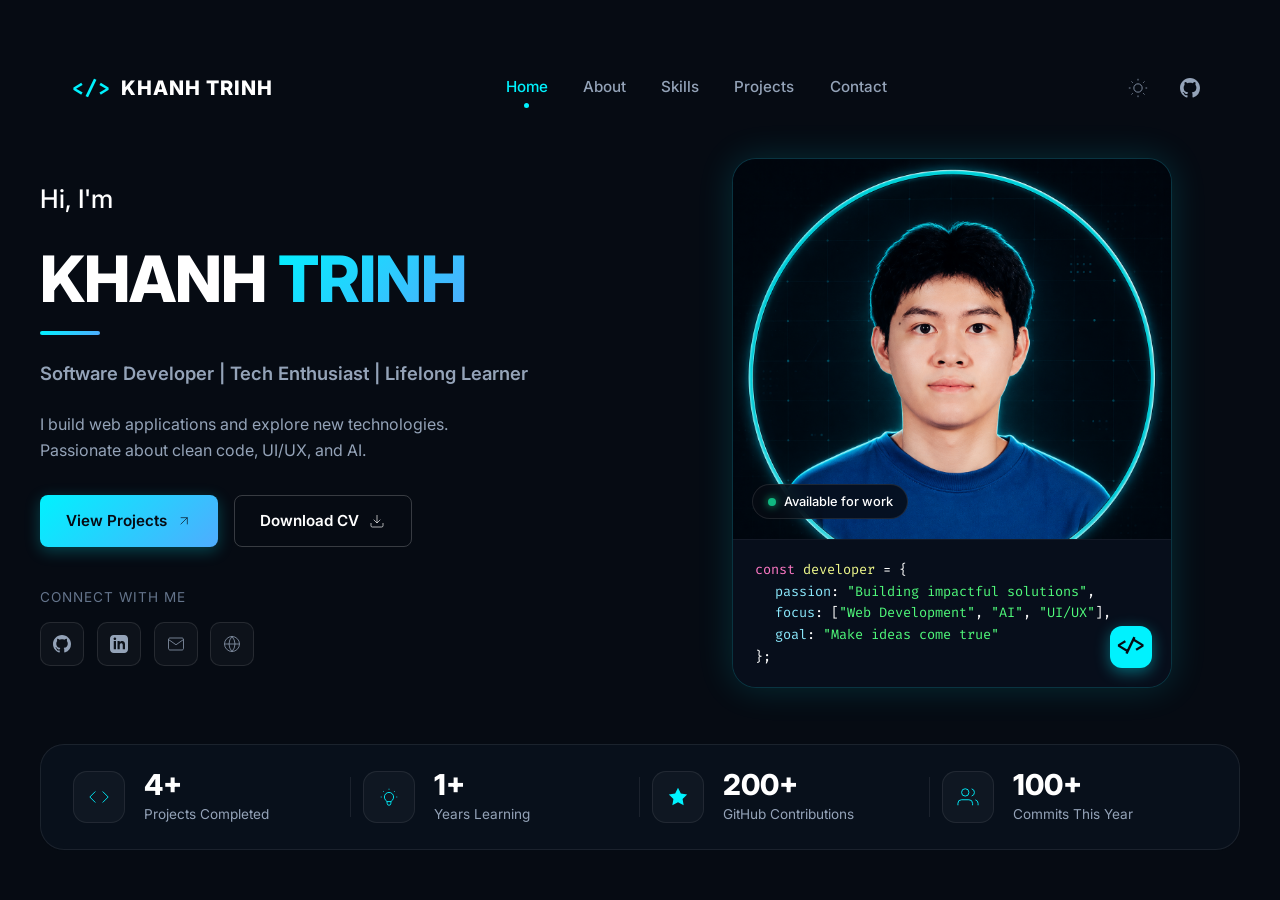
==== index.html @ 694c47f4 "Add Home UI component modules under home/ folder" ====
<!DOCTYPE html>
<html lang="en">
<head>
  <meta charset="UTF-8">
  <meta http-equiv="refresh" content="0; url=home/index.html">
  <title>Khanh Trinh - Software Developer</title>
  <script>window.location.href = "home/index.html";</script>
</head>
<body>
  <p>If you are not redirected automatically, follow this <a href="home/index.html">link to home</a>.</p>
</body>
</html>
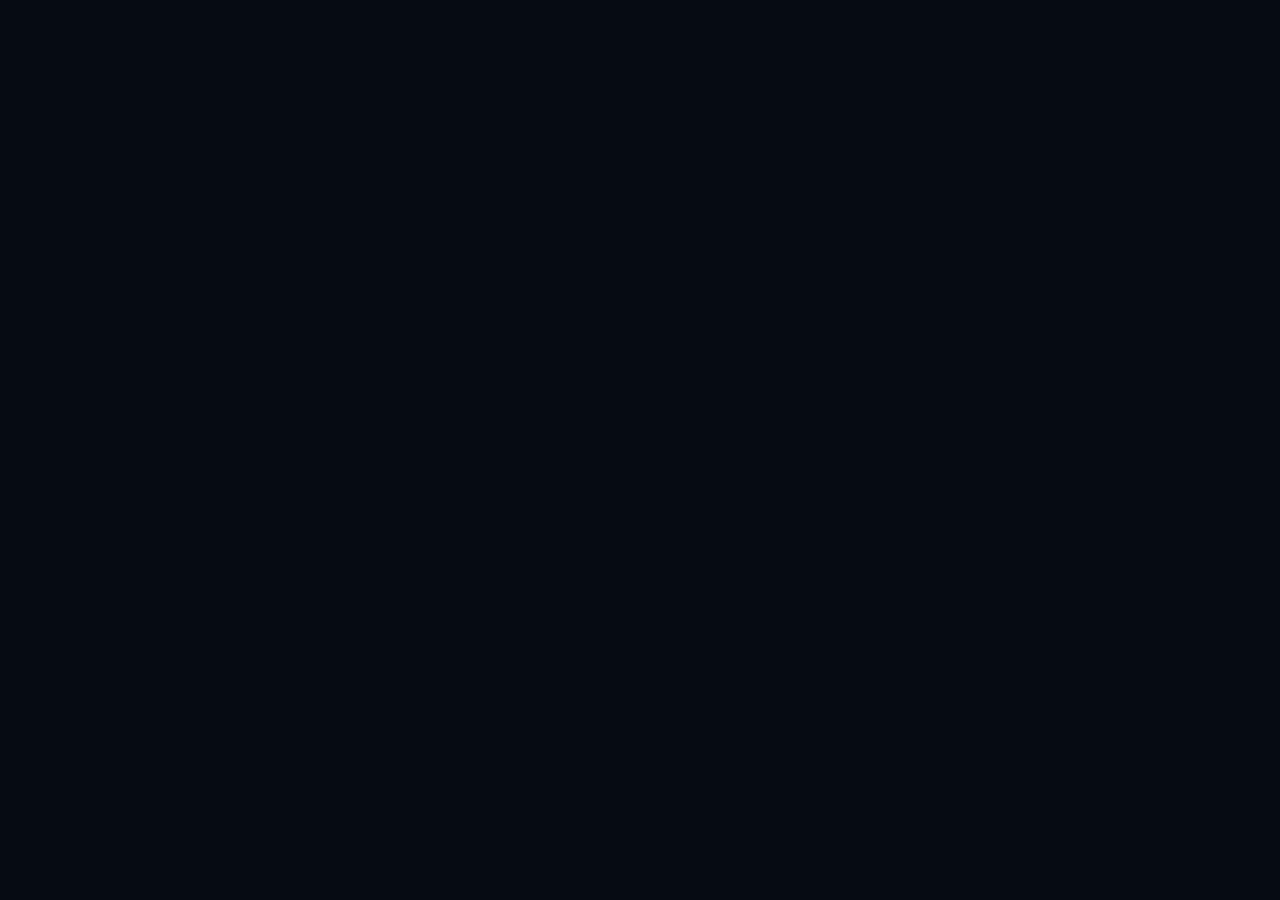
==== commit 33e497ff: "Fix 404 path resolutions in root index.html and home/index.html" ====
--- a/index.html
+++ b/index.html
@@ -2,11 +2,34 @@
 <html lang="en">
 <head>
   <meta charset="UTF-8">
-  <meta http-equiv="refresh" content="0; url=home/index.html">
-  <title>Khanh Trinh - Software Developer</title>
-  <script>window.location.href = "home/index.html";</script>
+  <meta name="viewport" content="width=device-width, initial-scale=1.0">
+  <title>Khanh Trinh - Software Developer Portfolio (React)</title>
+  <meta name="description" content="Personal portfolio of Khanh Trinh built with React. Software Developer, Tech Enthusiast, and Lifelong Learner.">
+  
+  <!-- CSS Design System Modules -->
+  <link rel="stylesheet" href="home/css/variables.css">
+  <link rel="stylesheet" href="home/css/navbar.css">
+  <link rel="stylesheet" href="home/css/hero.css">
+  <link rel="stylesheet" href="home/css/profile-card.css">
+  <link rel="stylesheet" href="home/css/stats.css">
+
+  <!-- React 18 & Babel Standalone CDNs -->
+  <script src="https://unpkg.com/react@18/umd/react.production.min.js" crossorigin></script>
+  <script src="https://unpkg.com/react-dom@18/umd/react-dom.production.min.js" crossorigin></script>
+  <script src="https://unpkg.com/@babel/standalone/babel.min.js"></script>
 </head>
 <body>
-  <p>If you are not redirected automatically, follow this <a href="home/index.html">link to home</a>.</p>
+  <!-- React Mount Point -->
+  <div id="root"></div>
+
+  <!-- Load Translations Dictionary -->
+  <script src="home/src/translations.js"></script>
+
+  <!-- Load Modular React JSX Components -->
+  <script type="text/babel" src="home/src/components/Navbar.jsx"></script>
+  <script type="text/babel" src="home/src/components/Hero.jsx"></script>
+  <script type="text/babel" src="home/src/components/ProfileCard.jsx"></script>
+  <script type="text/babel" src="home/src/components/Stats.jsx"></script>
+  <script type="text/babel" src="home/src/App.jsx"></script>
 </body>
 </html>
--- a/home/css/variables.css
+++ b/home/css/variables.css
@@ -0,0 +1,63 @@
+@import url('https://fonts.googleapis.com/css2?family=Pacifico&family=Inter:wght@300;400;500;600;700;800&family=Fira+Code:wght@400;500&display=swap');
+
+:root {
+  --bg-color: #060b13;
+  --card-bg: #0b1320;
+  --card-border: rgba(0, 242, 254, 0.15);
+  --text-primary: #ffffff;
+  --text-secondary: #94a3b8;
+  --text-muted: #64748b;
+  --accent-cyan: #00f2fe;
+  --accent-teal: #4facfe;
+  --gradient-accent: linear-gradient(135deg, #00f2fe 0%, #4facfe 100%);
+  --badge-bg: rgba(0, 242, 254, 0.1);
+  --badge-text: #00f2fe;
+  --code-bg: #070e1b;
+  --stat-bg: rgba(11, 19, 32, 0.7);
+  --shadow-glow: 0 0 35px rgba(0, 242, 254, 0.15);
+  --font-main: 'Pacifico', cursive, 'Inter', system-ui, sans-serif;
+  --font-fancy: 'Pacifico', cursive;
+  --font-code: 'Fira Code', monospace;
+  --radius-lg: 24px;
+  --radius-md: 14px;
+  --radius-sm: 8px;
+  --transition: all 0.3s cubic-bezier(0.4, 0, 0.2, 1);
+}
+
+* {
+  margin: 0;
+  padding: 0;
+  box-sizing: border-box;
+}
+
+body {
+  background-color: var(--bg-color);
+  color: var(--text-primary);
+  font-family: var(--font-main);
+  min-height: 100vh;
+  display: flex;
+  flex-direction: column;
+  align-items: center;
+  justify-content: center;
+  padding: 2rem 1rem;
+  line-height: 1.6;
+  transition: background-color 0.4s ease, color 0.4s ease;
+}
+
+body.light-theme {
+  --bg-color: #f1f5f9;
+  --card-bg: #ffffff;
+  --card-border: rgba(0, 180, 216, 0.25);
+  --text-primary: #0f172a;
+  --text-secondary: #475569;
+  --text-muted: #64748b;
+  --code-bg: #1e293b;
+  --stat-bg: rgba(255, 255, 255, 0.9);
+  --shadow-glow: 0 10px 30px rgba(0, 180, 216, 0.15);
+}
+
+.container {
+  max-width: 1200px;
+  width: 100%;
+  margin: 0 auto;
+}
--- a/home/css/navbar.css
+++ b/home/css/navbar.css
@@ -0,0 +1,124 @@
+.navbar {
+  display: flex;
+  justify-content: space-between;
+  align-items: center;
+  padding: 1.25rem 2rem;
+  width: 100%;
+  margin-bottom: 2rem;
+}
+
+.nav-brand {
+  display: flex;
+  align-items: center;
+  gap: 0.6rem;
+  font-weight: 800;
+  font-size: 1.25rem;
+  letter-spacing: 1px;
+}
+
+.nav-brand .code-tag {
+  color: var(--accent-cyan);
+  font-family: var(--font-code);
+}
+
+.nav-menu {
+  display: flex;
+  align-items: center;
+  gap: 2.2rem;
+  list-style: none;
+}
+
+.nav-link {
+  color: var(--text-secondary);
+  text-decoration: none;
+  font-size: 0.95rem;
+  font-weight: 500;
+  transition: var(--transition);
+  position: relative;
+  display: flex;
+  flex-direction: column;
+  align-items: center;
+}
+
+.nav-link:hover,
+.nav-link.active {
+  color: var(--text-primary);
+}
+
+.nav-link.active {
+  color: var(--accent-cyan);
+}
+
+.nav-link.active::after {
+  content: '';
+  width: 5px;
+  height: 5px;
+  background-color: var(--accent-cyan);
+  border-radius: 50%;
+  position: absolute;
+  bottom: -8px;
+}
+
+.nav-actions {
+  display: flex;
+  align-items: center;
+  gap: 1rem;
+}
+
+.lang-selector {
+  display: flex;
+  align-items: center;
+  background: rgba(255, 255, 255, 0.05);
+  border: 1px solid rgba(255, 255, 255, 0.1);
+  border-radius: 20px;
+  padding: 2px;
+  gap: 2px;
+}
+
+.lang-btn {
+  background: transparent;
+  border: none;
+  color: var(--text-secondary);
+  font-size: 0.75rem;
+  font-weight: 700;
+  padding: 4px 10px;
+  border-radius: 16px;
+  cursor: pointer;
+  transition: var(--transition);
+}
+
+.lang-btn.active,
+.lang-btn:hover {
+  background: var(--accent-cyan);
+  color: #060b13;
+}
+
+.icon-btn {
+  background: transparent;
+  border: none;
+  color: var(--text-secondary);
+  cursor: pointer;
+  padding: 0.5rem;
+  border-radius: 50%;
+  display: flex;
+  align-items: center;
+  justify-content: center;
+  transition: var(--transition);
+  text-decoration: none;
+}
+
+.icon-btn:hover {
+  color: var(--text-primary);
+  background: rgba(255, 255, 255, 0.05);
+}
+
+@media (max-width: 768px) {
+  .navbar {
+    flex-direction: column;
+    gap: 1rem;
+    padding: 1rem;
+  }
+  .nav-menu {
+    gap: 1.2rem;
+  }
+}
--- a/home/css/hero.css
+++ b/home/css/hero.css
@@ -0,0 +1,154 @@
+.hero {
+  display: grid;
+  grid-template-columns: 1fr 1fr;
+  gap: 3rem;
+  align-items: center;
+  margin-bottom: 3.5rem;
+}
+
+.hero-left {
+  display: flex;
+  flex-direction: column;
+  gap: 1.5rem;
+}
+
+.greeting {
+  font-size: 1.6rem;
+  color: var(--text-primary);
+  font-weight: 500;
+}
+
+.name-title {
+  font-size: 4rem;
+  font-weight: 800;
+  line-height: 1.1;
+  letter-spacing: -1px;
+}
+
+.name-title .first-name {
+  color: var(--text-primary);
+}
+
+.name-title .last-name {
+  color: var(--accent-cyan);
+  background: var(--gradient-accent);
+  -webkit-background-clip: text;
+  -webkit-text-fill-color: transparent;
+}
+
+.accent-line {
+  width: 60px;
+  height: 4px;
+  background: var(--gradient-accent);
+  border-radius: 2px;
+  margin-top: -0.5rem;
+}
+
+.role-title {
+  font-size: 1.15rem;
+  color: var(--text-secondary);
+  font-weight: 600;
+}
+
+.description {
+  color: var(--text-secondary);
+  font-size: 1rem;
+  max-width: 500px;
+}
+
+.hero-buttons {
+  display: flex;
+  gap: 1rem;
+  margin-top: 0.5rem;
+}
+
+.btn {
+  display: inline-flex;
+  align-items: center;
+  gap: 0.6rem;
+  padding: 0.8rem 1.6rem;
+  border-radius: var(--radius-sm);
+  font-weight: 600;
+  font-size: 0.95rem;
+  text-decoration: none;
+  cursor: pointer;
+  transition: var(--transition);
+}
+
+.btn-primary {
+  background: var(--gradient-accent);
+  color: #060b13;
+  border: none;
+  box-shadow: 0 4px 15px rgba(0, 242, 254, 0.25);
+}
+
+.btn-primary:hover {
+  transform: translateY(-2px);
+  box-shadow: 0 6px 20px rgba(0, 242, 254, 0.4);
+}
+
+.btn-outline {
+  background: transparent;
+  color: var(--text-primary);
+  border: 1px solid rgba(255, 255, 255, 0.2);
+}
+
+.btn-outline:hover {
+  border-color: var(--accent-cyan);
+  color: var(--accent-cyan);
+}
+
+.social-section {
+  display: flex;
+  flex-direction: column;
+  gap: 0.8rem;
+  margin-top: 1rem;
+}
+
+.social-title {
+  font-size: 0.85rem;
+  color: var(--text-muted);
+  text-transform: uppercase;
+  letter-spacing: 1px;
+}
+
+.social-links {
+  display: flex;
+  gap: 0.8rem;
+}
+
+.social-card {
+  width: 44px;
+  height: 44px;
+  border-radius: 10px;
+  border: 1px solid rgba(255, 255, 255, 0.1);
+  background: rgba(255, 255, 255, 0.03);
+  display: flex;
+  align-items: center;
+  justify-content: center;
+  color: var(--text-secondary);
+  text-decoration: none;
+  transition: var(--transition);
+}
+
+.social-card:hover {
+  border-color: var(--accent-cyan);
+  color: var(--accent-cyan);
+  background: rgba(0, 242, 254, 0.05);
+  transform: translateY(-2px);
+}
+
+@media (max-width: 900px) {
+  .hero {
+    grid-template-columns: 1fr;
+    text-align: center;
+    gap: 2rem;
+  }
+  .hero-left {
+    align-items: center;
+  }
+  .accent-line {
+    margin-left: auto;
+    margin-right: auto;
+  }
+}
--- a/home/css/profile-card.css
+++ b/home/css/profile-card.css
@@ -0,0 +1,103 @@
+.hero-right {
+  display: flex;
+  justify-content: center;
+  position: relative;
+}
+
+.profile-card {
+  width: 100%;
+  max-width: 440px;
+  background: var(--card-bg);
+  border-radius: var(--radius-lg);
+  overflow: hidden;
+  border: 1px solid var(--card-border);
+  box-shadow: var(--shadow-glow);
+  position: relative;
+  transition: var(--transition);
+}
+
+.profile-card:hover {
+  border-color: rgba(0, 242, 254, 0.4);
+}
+
+.profile-image-container {
+  width: 100%;
+  height: 380px;
+  position: relative;
+  overflow: hidden;
+}
+
+.profile-image-container img {
+  width: 100%;
+  height: 100%;
+  object-fit: cover;
+  object-position: center top;
+}
+
+.status-badge {
+  position: absolute;
+  bottom: 1.2rem;
+  left: 1.2rem;
+  background: rgba(6, 11, 19, 0.85);
+  backdrop-filter: blur(8px);
+  padding: 0.4rem 0.9rem;
+  border-radius: 30px;
+  font-size: 0.8rem;
+  font-weight: 500;
+  display: flex;
+  align-items: center;
+  gap: 0.5rem;
+  border: 1px solid rgba(255, 255, 255, 0.1);
+  color: var(--text-primary);
+}
+
+.status-dot {
+  width: 8px;
+  height: 8px;
+  background-color: #10b981;
+  border-radius: 50%;
+  box-shadow: 0 0 8px #10b981;
+}
+
+.code-snippet-card {
+  background: var(--code-bg);
+  padding: 1.2rem 1.4rem;
+  font-family: var(--font-code);
+  font-size: 0.85rem;
+  border-top: 1px solid rgba(255, 255, 255, 0.05);
+  position: relative;
+}
+
+.code-snippet-card .keyword {
+  color: #ff79c6;
+}
+
+.code-snippet-card .variable {
+  color: #f1fa8c;
+}
+
+.code-snippet-card .string {
+  color: #50fa7b;
+}
+
+.code-snippet-card .property {
+  color: #8be9fd;
+}
+
+.floating-action-btn {
+  position: absolute;
+  bottom: 1.2rem;
+  right: 1.2rem;
+  width: 42px;
+  height: 42px;
+  background: var(--accent-cyan);
+  border-radius: 12px;
+  display: flex;
+  align-items: center;
+  justify-content: center;
+  color: #060b13;
+  font-weight: 800;
+  font-family: var(--font-code);
+  font-size: 1.1rem;
+  box-shadow: 0 4px 15px rgba(0, 242, 254, 0.4);
+}
--- a/home/css/stats.css
+++ b/home/css/stats.css
@@ -0,0 +1,77 @@
+.stats-bar {
+  display: grid;
+  grid-template-columns: repeat(4, 1fr);
+  gap: 1.5rem;
+  width: 100%;
+  background: var(--stat-bg);
+  backdrop-filter: blur(10px);
+  border: 1px solid rgba(255, 255, 255, 0.08);
+  border-radius: var(--radius-lg);
+  padding: 1.5rem 2rem;
+}
+
+.stat-item {
+  display: flex;
+  align-items: center;
+  gap: 1.2rem;
+  position: relative;
+}
+
+.stat-item:not(:last-child)::after {
+  content: '';
+  position: absolute;
+  right: -0.75rem;
+  top: 15%;
+  height: 70%;
+  width: 1px;
+  background: rgba(255, 255, 255, 0.08);
+}
+
+.stat-icon {
+  width: 52px;
+  height: 52px;
+  border-radius: 14px;
+  background: rgba(255, 255, 255, 0.03);
+  border: 1px solid rgba(255, 255, 255, 0.08);
+  display: flex;
+  align-items: center;
+  justify-content: center;
+  color: var(--accent-cyan);
+  font-size: 1.3rem;
+}
+
+.stat-content {
+  display: flex;
+  flex-direction: column;
+}
+
+.stat-value {
+  font-size: 1.8rem;
+  font-weight: 800;
+  color: var(--text-primary);
+  line-height: 1.1;
+}
+
+.stat-label {
+  font-size: 0.85rem;
+  color: var(--text-secondary);
+  margin-top: 0.2rem;
+}
+
+@media (max-width: 900px) {
+  .stats-bar {
+    grid-template-columns: repeat(2, 1fr);
+  }
+  .stat-item:nth-child(2)::after {
+    display: none;
+  }
+}
+
+@media (max-width: 550px) {
+  .stats-bar {
+    grid-template-columns: 1fr;
+  }
+  .stat-item::after {
+    display: none !important;
+  }
+}
